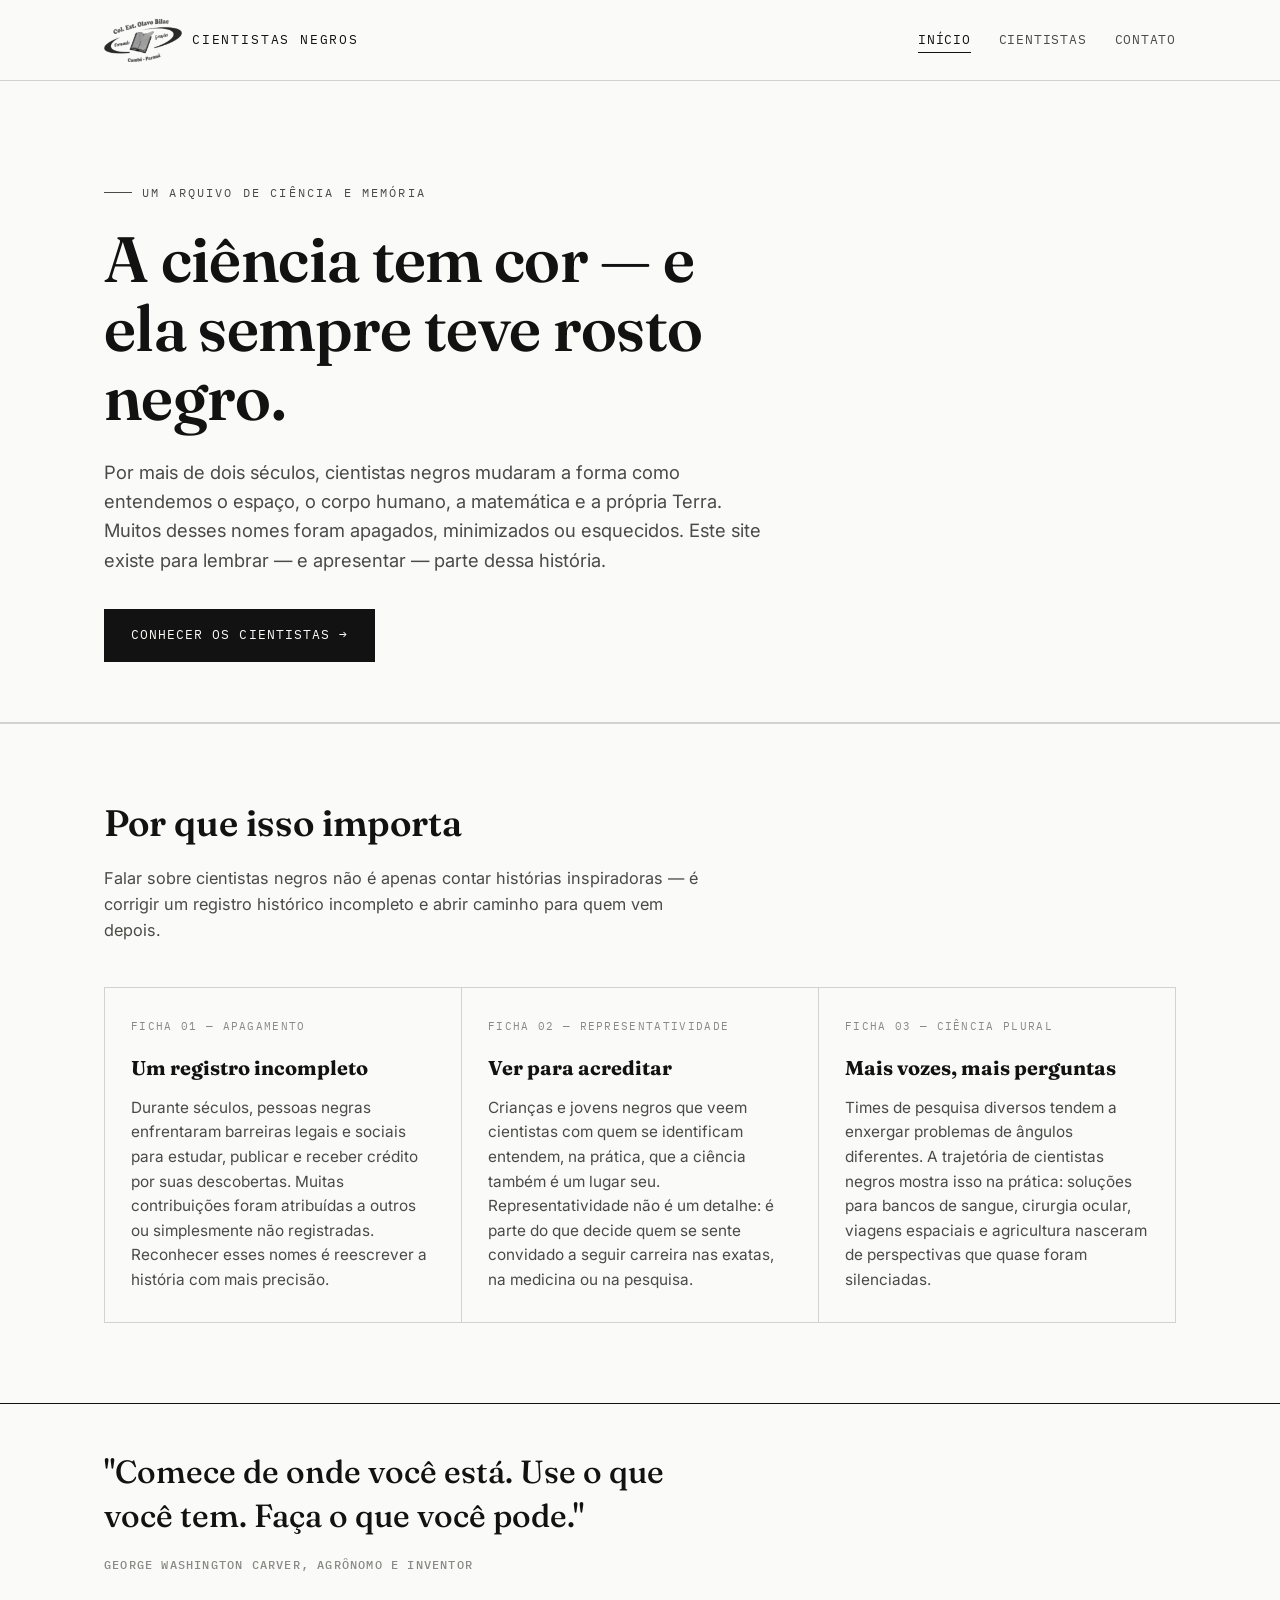
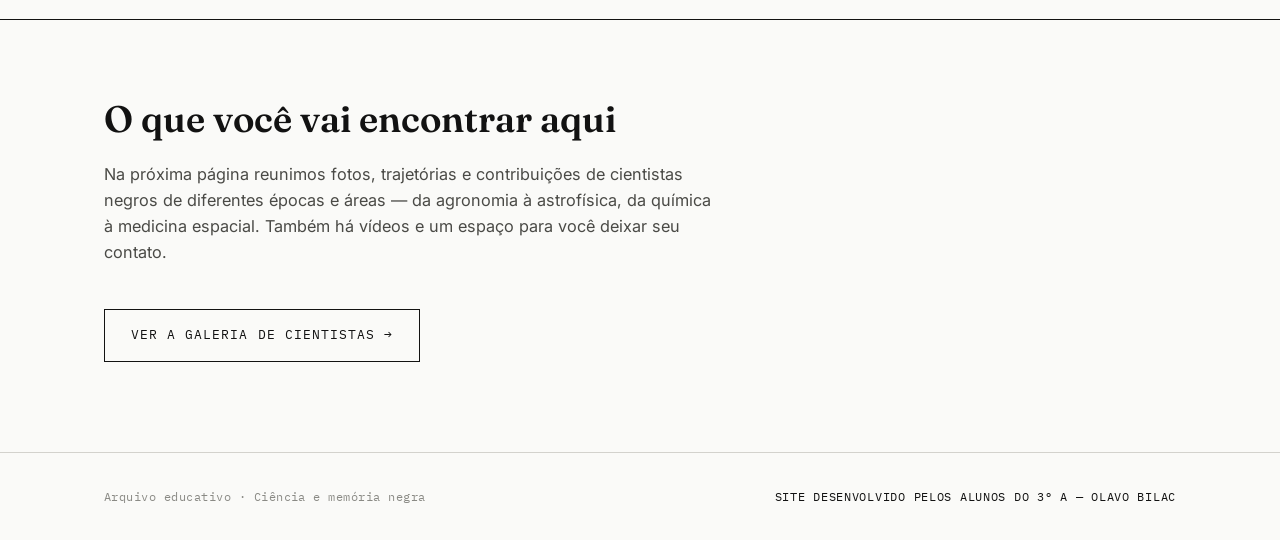
==== index.html @ 82a303b5 "Add files via upload" ====
<!DOCTYPE html>
<html lang="pt-BR">
<head>
<meta charset="UTF-8">
<meta name="viewport" content="width=device-width, initial-scale=1.0">
<title>Cientistas Negros — Ciência, Memória e Futuro</title>
<meta name="description" content="Um arquivo dedicado a cientistas negros que mudaram a história da ciência.">
<link rel="preconnect" href="https://fonts.googleapis.com">
<link href="https://fonts.googleapis.com/css2?family=Fraunces:opsz,wght@9..144,500;9..144,600;9..144,700&family=Inter:wght@400;500&family=IBM+Plex+Mono:wght@400;500&display=swap" rel="stylesheet">
<link rel="stylesheet" href="styles.css">
</head>
<body>

<header class="topbar">
  <div class="topbar-inner">
    <a class="brand" href="index.html">
      <img class="brand-logo" src="logo-olavo-bilac.png" alt="Logomarca do Colégio Estadual Olavo Bilac">
      Cientistas Negros
    </a>
    <ul class="nav-links">
      <li><a class="ativo" href="index.html">Início</a></li>
      <li><a href="cientistas.html">Cientistas</a></li>
      <li><a href="cientistas.html#contato">Contato</a></li>
    </ul>
  </div>
</header>

<main>
  <section class="hero">
    <div class="container">
      <p class="eyebrow">Um arquivo de ciência e memória</p>
      <h1>A ciência tem cor — e ela sempre teve rosto negro.</h1>
      <p class="lead">Por mais de dois séculos, cientistas negros mudaram a forma como entendemos o espaço, o corpo humano, a matemática e a própria Terra. Muitos desses nomes foram apagados, minimizados ou esquecidos. Este site existe para lembrar — e apresentar — parte dessa história.</p>
      <a class="btn" href="cientistas.html">Conhecer os cientistas →</a>
    </div>
  </section>

  <section class="linha-topo">
    <div class="container">
      <h2 class="titulo-secao reveal">Por que isso importa</h2>
      <p class="subtitulo-secao reveal">Falar sobre cientistas negros não é apenas contar histórias inspiradoras — é corrigir um registro histórico incompleto e abrir caminho para quem vem depois.</p>

      <div class="fichas">
        <div class="ficha reveal">
          <span class="tag">Ficha 01 — Apagamento</span>
          <h3>Um registro incompleto</h3>
          <p>Durante séculos, pessoas negras enfrentaram barreiras legais e sociais para estudar, publicar e receber crédito por suas descobertas. Muitas contribuições foram atribuídas a outros ou simplesmente não registradas. Reconhecer esses nomes é reescrever a história com mais precisão.</p>
        </div>
        <div class="ficha reveal">
          <span class="tag">Ficha 02 — Representatividade</span>
          <h3>Ver para acreditar</h3>
          <p>Crianças e jovens negros que veem cientistas com quem se identificam entendem, na prática, que a ciência também é um lugar seu. Representatividade não é um detalhe: é parte do que decide quem se sente convidado a seguir carreira nas exatas, na medicina ou na pesquisa.</p>
        </div>
        <div class="ficha reveal">
          <span class="tag">Ficha 03 — Ciência plural</span>
          <h3>Mais vozes, mais perguntas</h3>
          <p>Times de pesquisa diversos tendem a enxergar problemas de ângulos diferentes. A trajetória de cientistas negros mostra isso na prática: soluções para bancos de sangue, cirurgia ocular, viagens espaciais e agricultura nasceram de perspectivas que quase foram silenciadas.</p>
        </div>
      </div>
    </div>
  </section>

  <section class="bloco-destaque reveal">
    <div class="container">
      <blockquote>
        "Comece de onde você está. Use o que você tem. Faça o que você pode."
        <cite>George Washington Carver, agrônomo e inventor</cite>
      </blockquote>
    </div>
  </section>

  <section>
    <div class="container">
      <h2 class="titulo-secao reveal">O que você vai encontrar aqui</h2>
      <p class="subtitulo-secao reveal">Na próxima página reunimos fotos, trajetórias e contribuições de cientistas negros de diferentes épocas e áreas — da agronomia à astrofísica, da química à medicina espacial. Também há vídeos e um espaço para você deixar seu contato.</p>
      <a class="btn secundario reveal" href="cientistas.html">Ver a galeria de cientistas →</a>
    </div>
  </section>
</main>

<footer>
  <div class="container">
    <p>Arquivo educativo · Ciência e memória negra</p>
    <p class="creditos">Site desenvolvido pelos alunos do 3° A — Olavo Bilac</p>
  </div>
</footer>

<script src="script.js"></script>
</body>
</html>
---- styles.css ----
/* ===========================================================
   Cientistas Negros — folha de estilos
   Paleta: preto, branco, cinza. Tipografia: Fraunces + Inter + IBM Plex Mono
=========================================================== */

:root{
  --preto: #121212;
  --preto-suave: #232323;
  --branco: #FAFAF8;
  --cinza-claro: #E6E5E1;
  --cinza-linha: #D3D2CD;
  --cinza-medio: #8A8A85;
  --cinza-escuro: #4A4A46;
  --serif: "Fraunces", Georgia, serif;
  --sans: "Inter", -apple-system, BlinkMacSystemFont, "Segoe UI", sans-serif;
  --mono: "IBM Plex Mono", "Courier New", monospace;
}

*{ box-sizing: border-box; }
html{ scroll-behavior: smooth; }

body{
  margin:0;
  background: var(--branco);
  color: var(--preto);
  font-family: var(--sans);
  line-height: 1.6;
  -webkit-font-smoothing: antialiased;
}

a{ color: inherit; }

img{ max-width:100%; display:block; }

.container{
  max-width: 1120px;
  margin: 0 auto;
  padding: 0 24px;
}

/* ---------- Topo / navegação ---------- */
.topbar{
  position: sticky;
  top: 0;
  z-index: 50;
  background: rgba(250,250,248,0.92);
  backdrop-filter: blur(6px);
  border-bottom: 1px solid var(--cinza-linha);
}
.topbar-inner{
  display:flex;
  align-items:center;
  justify-content: space-between;
  padding: 18px 24px;
  max-width: 1120px;
  margin: 0 auto;
}
.brand{
  font-family: var(--mono);
  font-size: 13px;
  letter-spacing: 0.14em;
  text-transform: uppercase;
  text-decoration:none;
  color: var(--preto);
  display:flex;
  align-items:center;
  gap:10px;
}
.brand-mark{
  width: 10px; height: 10px;
  background: var(--preto);
  display:inline-block;
}
.brand-logo{
  height: 44px;
  width: auto;
  filter: grayscale(100%) contrast(1.1);
  transition: filter .3s ease, transform .3s ease;
}
.brand:hover .brand-logo{
  filter: grayscale(0%) contrast(1.1);
  transform: scale(1.04);
}
.nav-links{
  display:flex;
  gap: 28px;
  list-style:none;
  margin:0; padding:0;
  font-family: var(--mono);
  font-size: 13px;
  letter-spacing: 0.06em;
  text-transform: uppercase;
}
.nav-links a{
  text-decoration:none;
  color: var(--cinza-escuro);
  padding-bottom: 4px;
  border-bottom: 1px solid transparent;
  transition: border-color .2s ease, color .2s ease;
}
.nav-links a:hover, .nav-links a.ativo{
  color: var(--preto);
  border-color: var(--preto);
}

/* ---------- Hero ---------- */
.hero{
  padding: 90px 0 60px;
  border-bottom: 1px solid var(--cinza-linha);
}
.eyebrow{
  font-family: var(--mono);
  font-size: 12px;
  letter-spacing: 0.18em;
  text-transform: uppercase;
  color: var(--cinza-escuro);
  display:flex;
  align-items:center;
  gap: 10px;
  margin-bottom: 22px;
}
.eyebrow::before{
  content:"";
  width: 28px; height:1px;
  background: var(--cinza-escuro);
  display:inline-block;
}
.hero h1{
  font-family: var(--serif);
  font-weight: 600;
  font-size: clamp(2.2rem, 5.4vw, 4rem);
  line-height: 1.08;
  letter-spacing: -0.01em;
  margin: 0 0 26px;
  max-width: 16ch;
}
.hero p.lead{
  font-size: 1.15rem;
  color: var(--cinza-escuro);
  max-width: 56ch;
  margin: 0 0 34px;
}
.btn{
  display:inline-flex;
  align-items:center;
  gap: 10px;
  font-family: var(--mono);
  font-size: 13px;
  letter-spacing: 0.08em;
  text-transform: uppercase;
  text-decoration:none;
  background: var(--preto);
  color: var(--branco);
  padding: 15px 26px;
  border: 1px solid var(--preto);
  transition: background .2s ease, color .2s ease;
  cursor:pointer;
}
.btn:hover{ background: var(--branco); color: var(--preto); }
.btn.secundario{
  background: transparent;
  color: var(--preto);
}
.btn.secundario:hover{ background: var(--preto); color: var(--branco); }

/* ---------- Seção genérica ---------- */
section{ padding: 70px 0; }
section.linha-topo{ border-top: 1px solid var(--cinza-linha); }
.titulo-secao{
  font-family: var(--serif);
  font-weight: 600;
  font-size: clamp(1.6rem, 3vw, 2.3rem);
  margin: 0 0 12px;
  max-width: 22ch;
}
.subtitulo-secao{
  color: var(--cinza-escuro);
  max-width: 62ch;
  margin: 0 0 44px;
  font-size: 1.02rem;
}

/* ---------- Fichas / Índice de razões (home) ---------- */
.fichas{
  display:grid;
  grid-template-columns: repeat(3, 1fr);
  gap: 1px;
  background: var(--cinza-linha);
  border: 1px solid var(--cinza-linha);
}
.ficha{
  background: var(--branco);
  padding: 30px 26px;
}
.ficha .tag{
  font-family: var(--mono);
  font-size: 11px;
  letter-spacing: 0.12em;
  text-transform: uppercase;
  color: var(--cinza-medio);
  display:block;
  margin-bottom: 16px;
}
.ficha h3{
  font-family: var(--serif);
  font-size: 1.25rem;
  margin: 0 0 12px;
}
.ficha p{
  color: var(--cinza-escuro);
  font-size: 0.96rem;
  margin:0;
}

/* ---------- Bloco de destaque / citação ---------- */
.bloco-destaque{
  border-top: 1px solid var(--preto);
  border-bottom: 1px solid var(--preto);
  padding: 46px 0;
  margin: 10px 0 0;
}
.bloco-destaque blockquote{
  font-family: var(--serif);
  font-size: clamp(1.3rem, 3vw, 2rem);
  font-weight: 500;
  line-height: 1.35;
  margin: 0;
  max-width: 30ch;
}
.bloco-destaque cite{
  display:block;
  font-style: normal;
  font-family: var(--mono);
  font-size: 12px;
  letter-spacing: 0.1em;
  text-transform: uppercase;
  color: var(--cinza-medio);
  margin-top: 20px;
}

/* ---------- Galeria de cientistas ---------- */
.galeria{
  display:grid;
  grid-template-columns: repeat(auto-fit, minmax(260px, 1fr));
  gap: 40px 32px;
}
.cartao{
  border: 1px solid var(--cinza-linha);
  background: var(--branco);
  display:flex;
  flex-direction: column;
  position: relative;
}
.cartao .foto-wrap{
  position: relative;
  aspect-ratio: 4 / 5;
  overflow:hidden;
  background: var(--cinza-claro);
  border-bottom: 1px solid var(--preto);
}
.cartao .foto-wrap img{
  width:100%; height:100%;
  object-fit: cover;
  object-position: top center;
  filter: grayscale(100%) contrast(1.05);
  transition: transform .5s ease, filter .4s ease;
}
.cartao:hover .foto-wrap img{
  transform: scale(1.04);
  filter: grayscale(0%) contrast(1.05);
}
.cartao .aba{
  position:absolute;
  top:0; right:0;
  background: var(--preto);
  color: var(--branco);
  font-family: var(--mono);
  font-size: 10.5px;
  letter-spacing: 0.1em;
  text-transform: uppercase;
  padding: 7px 12px;
}
.cartao .corpo{
  padding: 22px 22px 26px;
  flex: 1;
  display:flex;
  flex-direction: column;
}
.cartao .campo{
  font-family: var(--mono);
  font-size: 11px;
  letter-spacing: 0.1em;
  text-transform: uppercase;
  color: var(--cinza-medio);
  margin: 0 0 8px;
}
.cartao h3{
  font-family: var(--serif);
  font-size: 1.35rem;
  margin: 0 0 4px;
  line-height: 1.2;
}
.cartao .anos{
  font-family: var(--mono);
  font-size: 12px;
  color: var(--cinza-medio);
  margin: 0 0 14px;
}
.cartao p.desc{
  font-size: 0.94rem;
  color: var(--cinza-escuro);
  margin: 0;
  flex: 1;
}

/* ---------- Vídeos ---------- */
.videos{
  display:grid;
  grid-template-columns: repeat(auto-fit, minmax(300px, 1fr));
  gap: 32px;
}
.video-card iframe{
  width:100%;
  aspect-ratio: 16/9;
  border: 1px solid var(--cinza-linha);
  filter: grayscale(35%);
}
.video-card h4{
  font-family: var(--serif);
  font-size: 1.05rem;
  margin: 14px 0 4px;
}
.video-card p{
  font-family: var(--mono);
  font-size: 11.5px;
  letter-spacing: 0.06em;
  text-transform: uppercase;
  color: var(--cinza-medio);
  margin:0;
}

/* ---------- Formulário de contato ---------- */
.contato-wrap{
  display:grid;
  grid-template-columns: 1fr 1.1fr;
  gap: 56px;
  align-items:start;
}
@media (max-width: 760px){
  .contato-wrap{ grid-template-columns: 1fr; }
}
.form-grid{
  display:grid;
  gap: 20px;
}
label{
  display:block;
  font-family: var(--mono);
  font-size: 11px;
  letter-spacing: 0.1em;
  text-transform: uppercase;
  color: var(--cinza-escuro);
  margin-bottom: 8px;
}
input, textarea{
  width:100%;
  background: transparent;
  border: none;
  border-bottom: 1px solid var(--cinza-linha);
  padding: 10px 2px;
  font-family: var(--sans);
  font-size: 1rem;
  color: var(--preto);
  outline: none;
}
input:focus, textarea:focus{
  border-bottom-color: var(--preto);
}
textarea{ resize: vertical; min-height: 90px; }
.form-msg{
  font-family: var(--mono);
  font-size: 12px;
  color: var(--cinza-escuro);
  margin-top: 16px;
  display:none;
}
.form-msg.mostrar{ display:block; }

/* ---------- Rodapé ---------- */
footer{
  border-top: 1px solid var(--cinza-linha);
  padding: 34px 0;
  margin-top: 20px;
}
footer .container{
  display:flex;
  flex-wrap: wrap;
  gap: 12px;
  justify-content: space-between;
  align-items:center;
}
footer p{
  margin:0;
  font-family: var(--mono);
  font-size: 12px;
  letter-spacing: 0.04em;
  color: var(--cinza-medio);
}
footer .creditos{
  font-family: var(--mono);
  font-size: 12px;
  letter-spacing: 0.06em;
  color: var(--preto);
  text-transform: uppercase;
}

/* ---------- Responsivo ---------- */
@media (max-width: 760px){
  .fichas{ grid-template-columns: 1fr; }
  .nav-links{ gap: 16px; font-size: 11.5px; }
  .hero{ padding: 60px 0 40px; }
}

/* ---------- Animações ---------- */
.reveal{
  opacity: 0;
  transform: translateY(22px);
  transition: opacity .7s ease, transform .7s ease;
}
.reveal.visivel{
  opacity: 1;
  transform: none;
}

/* entrada automática do herói ao carregar a página */
.hero .eyebrow, .hero h1, .hero p.lead, .hero .btn{
  opacity: 0;
  transform: translateY(16px);
  animation: entrada .7s ease forwards;
}
.hero .eyebrow{ animation-delay: .05s; }
.hero h1{ animation-delay: .16s; }
.hero p.lead{ animation-delay: .28s; }
.hero .btn{ animation-delay: .4s; }

@keyframes entrada{
  to{ opacity: 1; transform: none; }
}

/* traço do eyebrow "desenhando" da esquerda para a direita */
.eyebrow::before{
  width: 0;
  animation: tracar .5s ease forwards;
  animation-delay: .5s;
}
@keyframes tracar{
  to{ width: 28px; }
}

/* aba dos cartões da galeria "escorregando" para dentro */
.cartao .aba{
  transform: translateX(6px);
  opacity: 0;
  animation: aba-entra .5s ease forwards;
  animation-delay: .15s;
}
@keyframes aba-entra{
  to{ transform: translateX(0); opacity: 1; }
}

/* logo com leve entrada girando/aparecendo */
.brand-logo{
  animation: logo-entra .6s ease;
}
@keyframes logo-entra{
  from{ opacity: 0; transform: scale(.85) rotate(-4deg); }
  to{ opacity: 1; transform: scale(1) rotate(0); }
}

/* ---------- Acessibilidade / foco ---------- */
a:focus-visible, button:focus-visible, input:focus-visible, textarea:focus-visible{
  outline: 2px solid var(--preto);
  outline-offset: 3px;
}

@media (prefers-reduced-motion: reduce){
  *{ transition: none !important; animation: none !important; scroll-behavior: auto !important; }
  .reveal, .hero .eyebrow, .hero h1, .hero p.lead, .hero .btn, .cartao .aba, .brand-logo{
    opacity: 1 !important; transform: none !important;
  }
  .eyebrow::before{ width: 28px !important; }
}
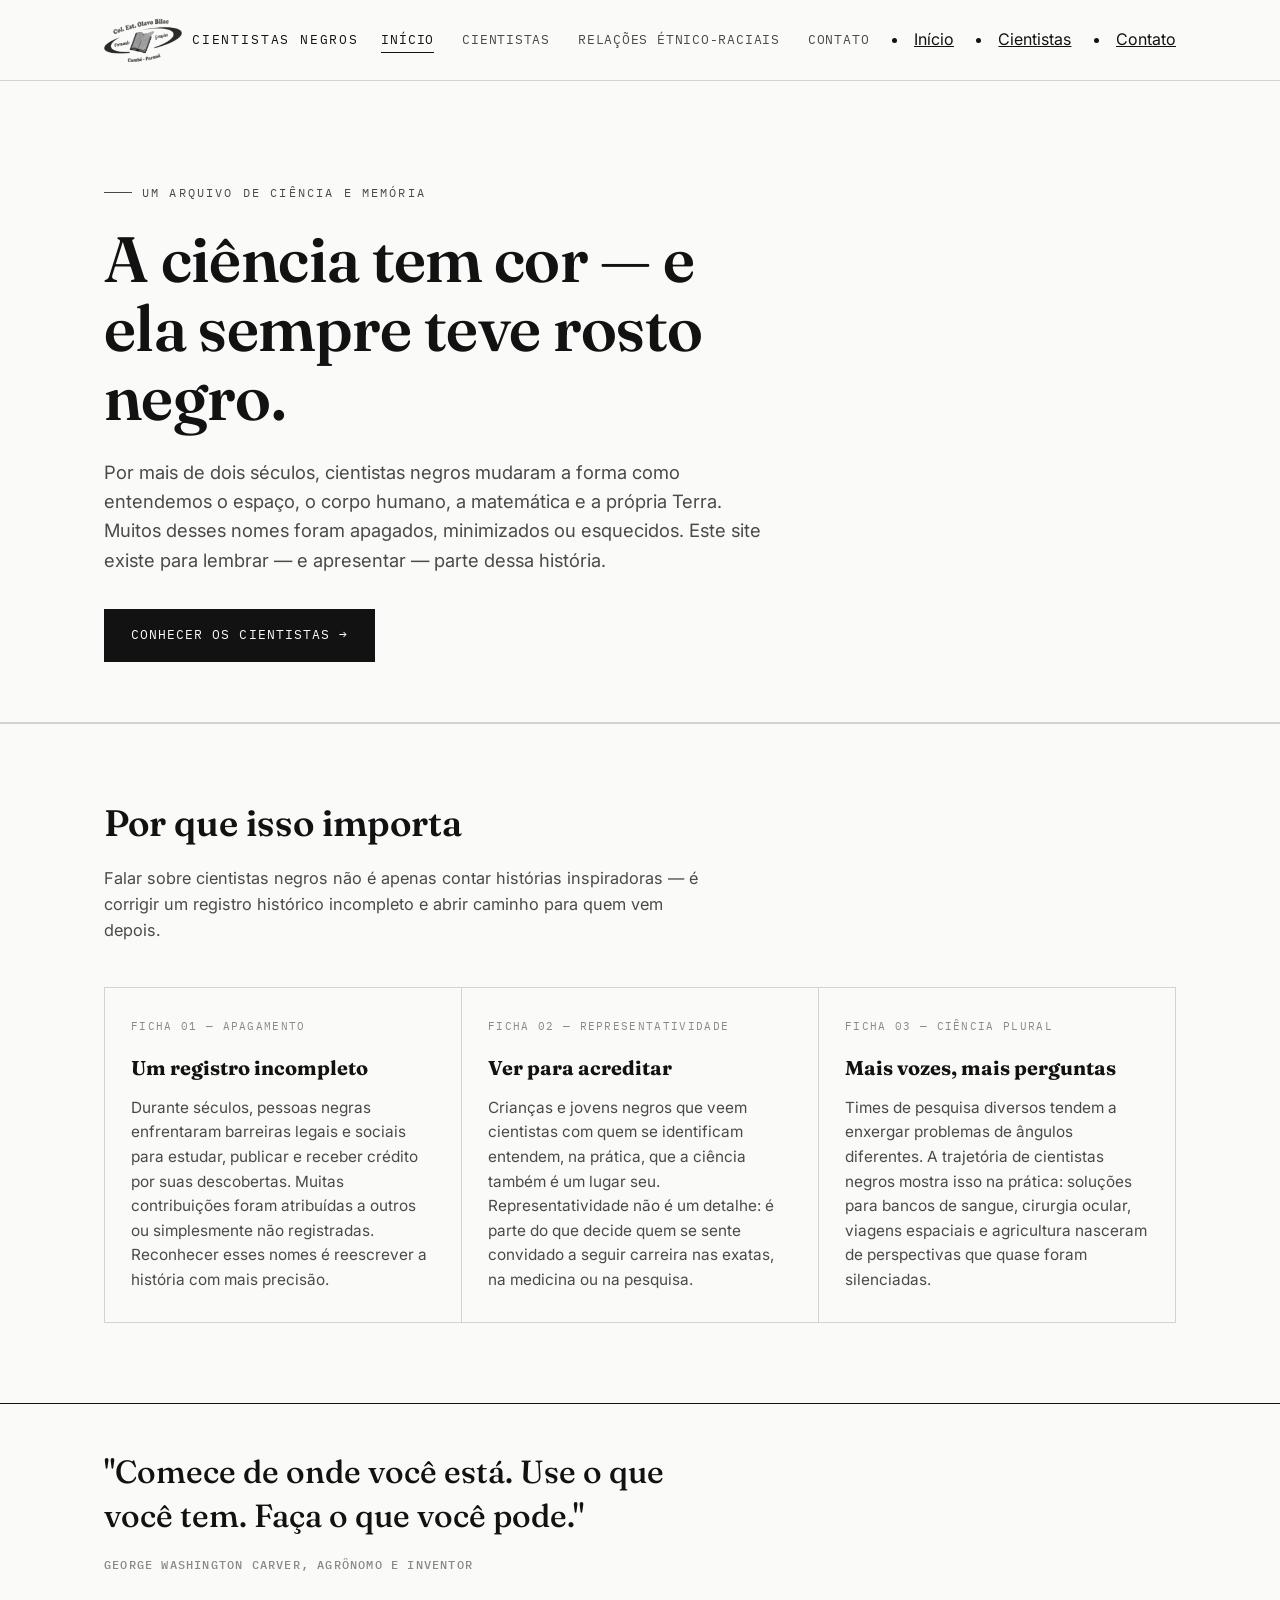
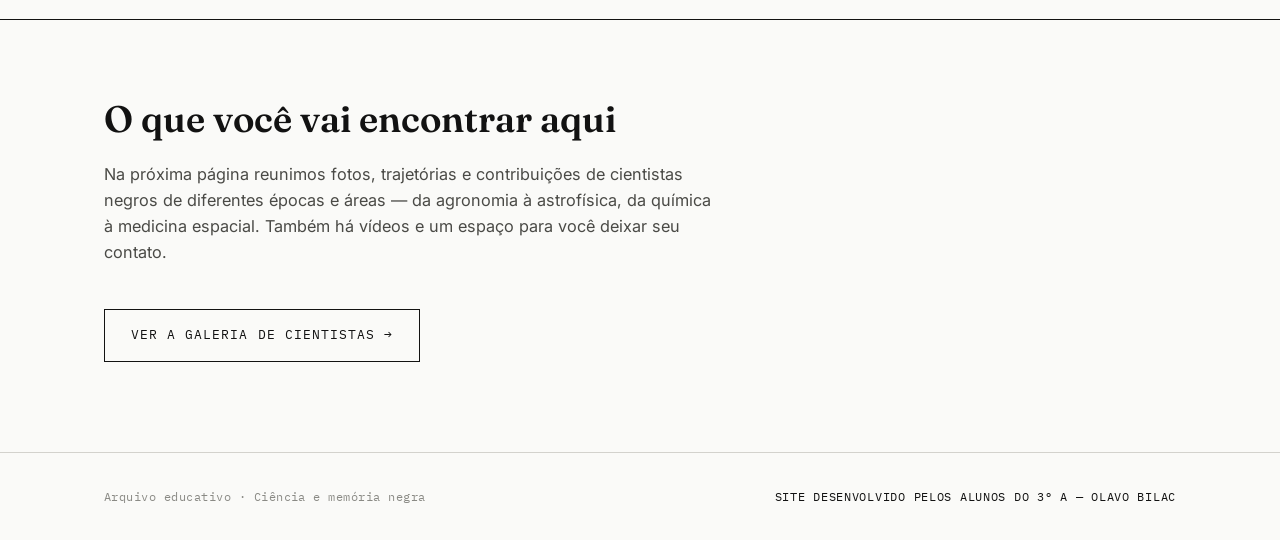
==== commit 1c995a60: "Add link for Ethnic-Racial Relations page" ====
--- a/index.html
+++ b/index.html
@@ -18,6 +18,12 @@
       Cientistas Negros
     </a>
     <ul class="nav-links">
+      <li><a class="ativo" href="index.html">Início</a></li>
+      <li><a href="cientistas.html">Cientistas</a></li>
+      <li><a href="relacoes.html">Relações Étnico-Raciais</a></li>
+      <li><a href="cientistas.html#contato">Contato</a></li>
+    </ul>
+
       <li><a class="ativo" href="index.html">Início</a></li>
       <li><a href="cientistas.html">Cientistas</a></li>
       <li><a href="cientistas.html#contato">Contato</a></li>
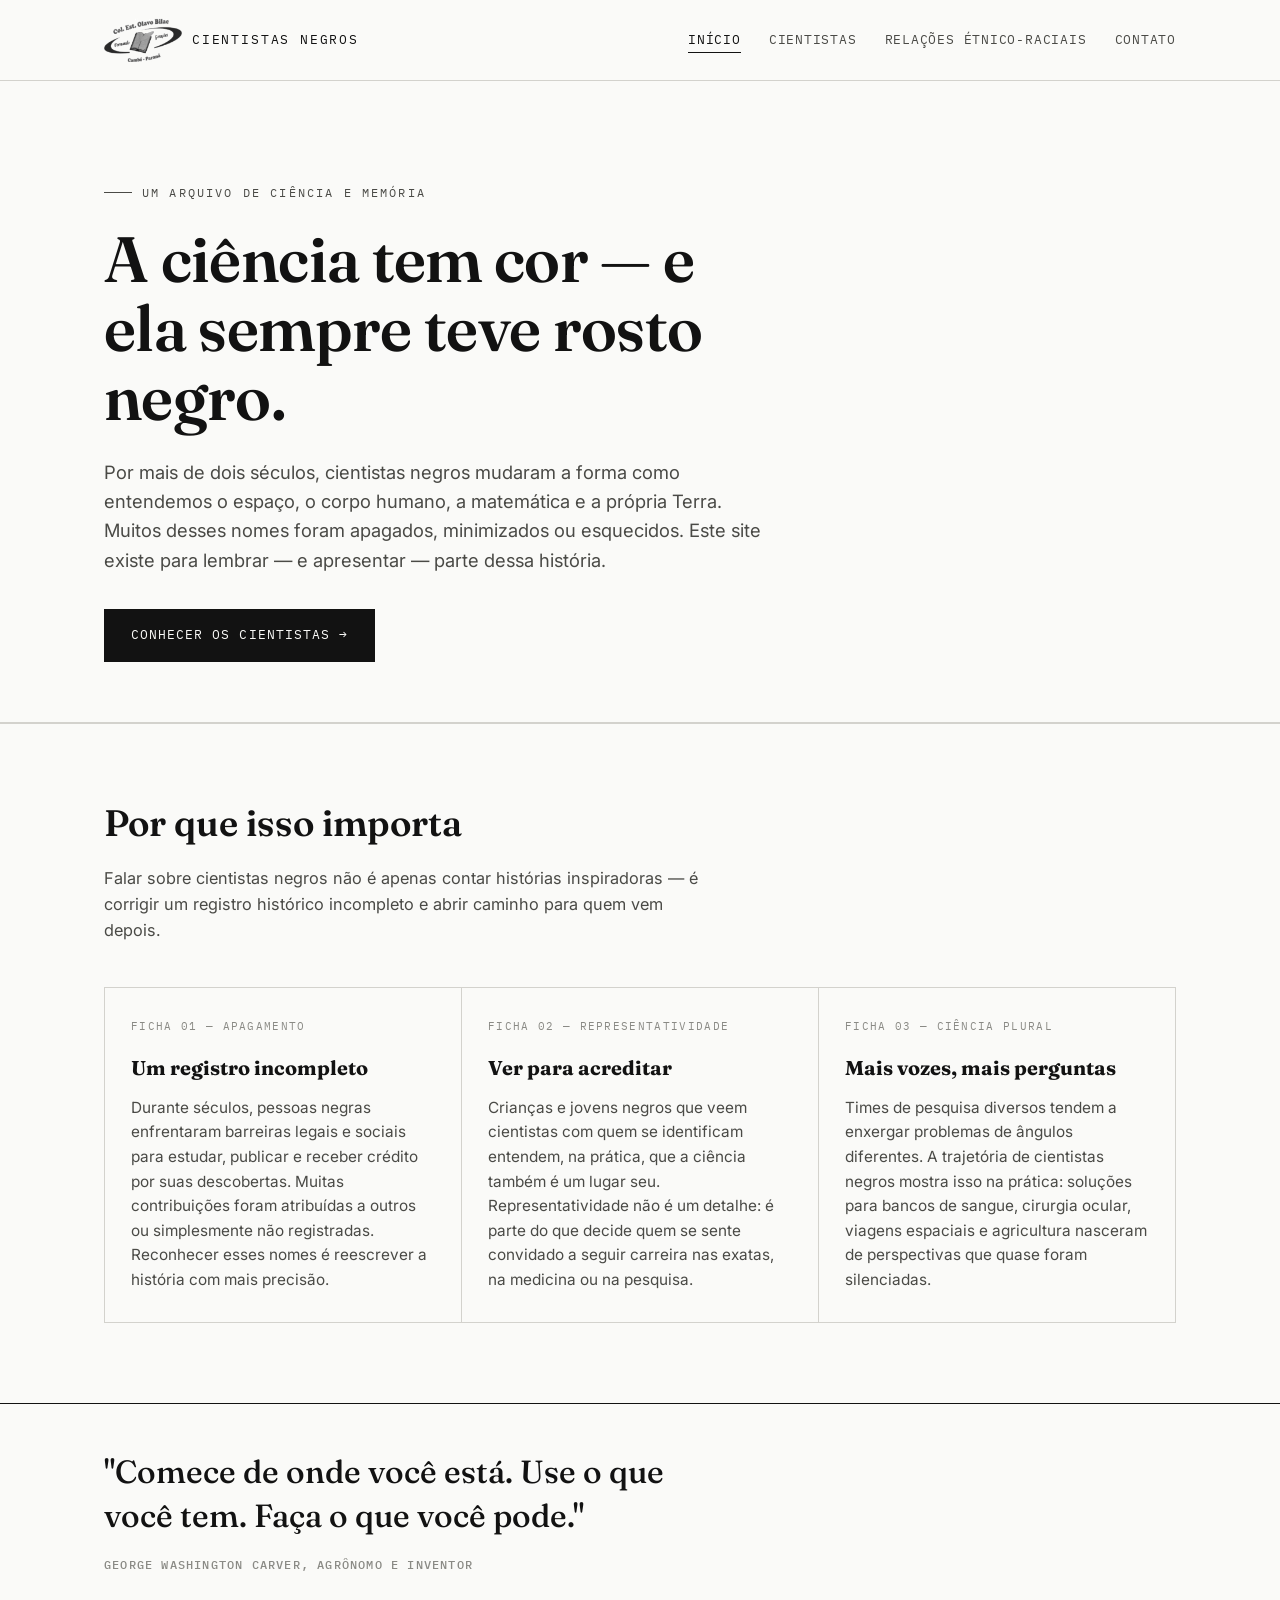
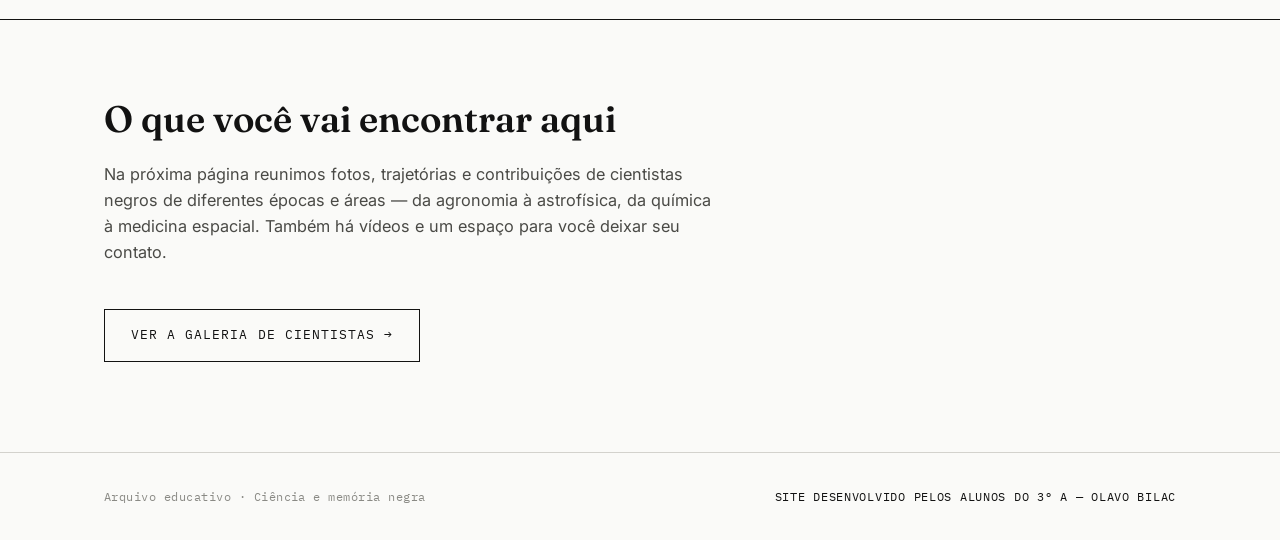
==== commit eb248507: "r" ====
--- a/index.html
+++ b/index.html
@@ -21,11 +21,6 @@
       <li><a class="ativo" href="index.html">Início</a></li>
       <li><a href="cientistas.html">Cientistas</a></li>
       <li><a href="relacoes.html">Relações Étnico-Raciais</a></li>
-      <li><a href="cientistas.html#contato">Contato</a></li>
-    </ul>
-
-      <li><a class="ativo" href="index.html">Início</a></li>
-      <li><a href="cientistas.html">Cientistas</a></li>
       <li><a href="cientistas.html#contato">Contato</a></li>
     </ul>
   </div>
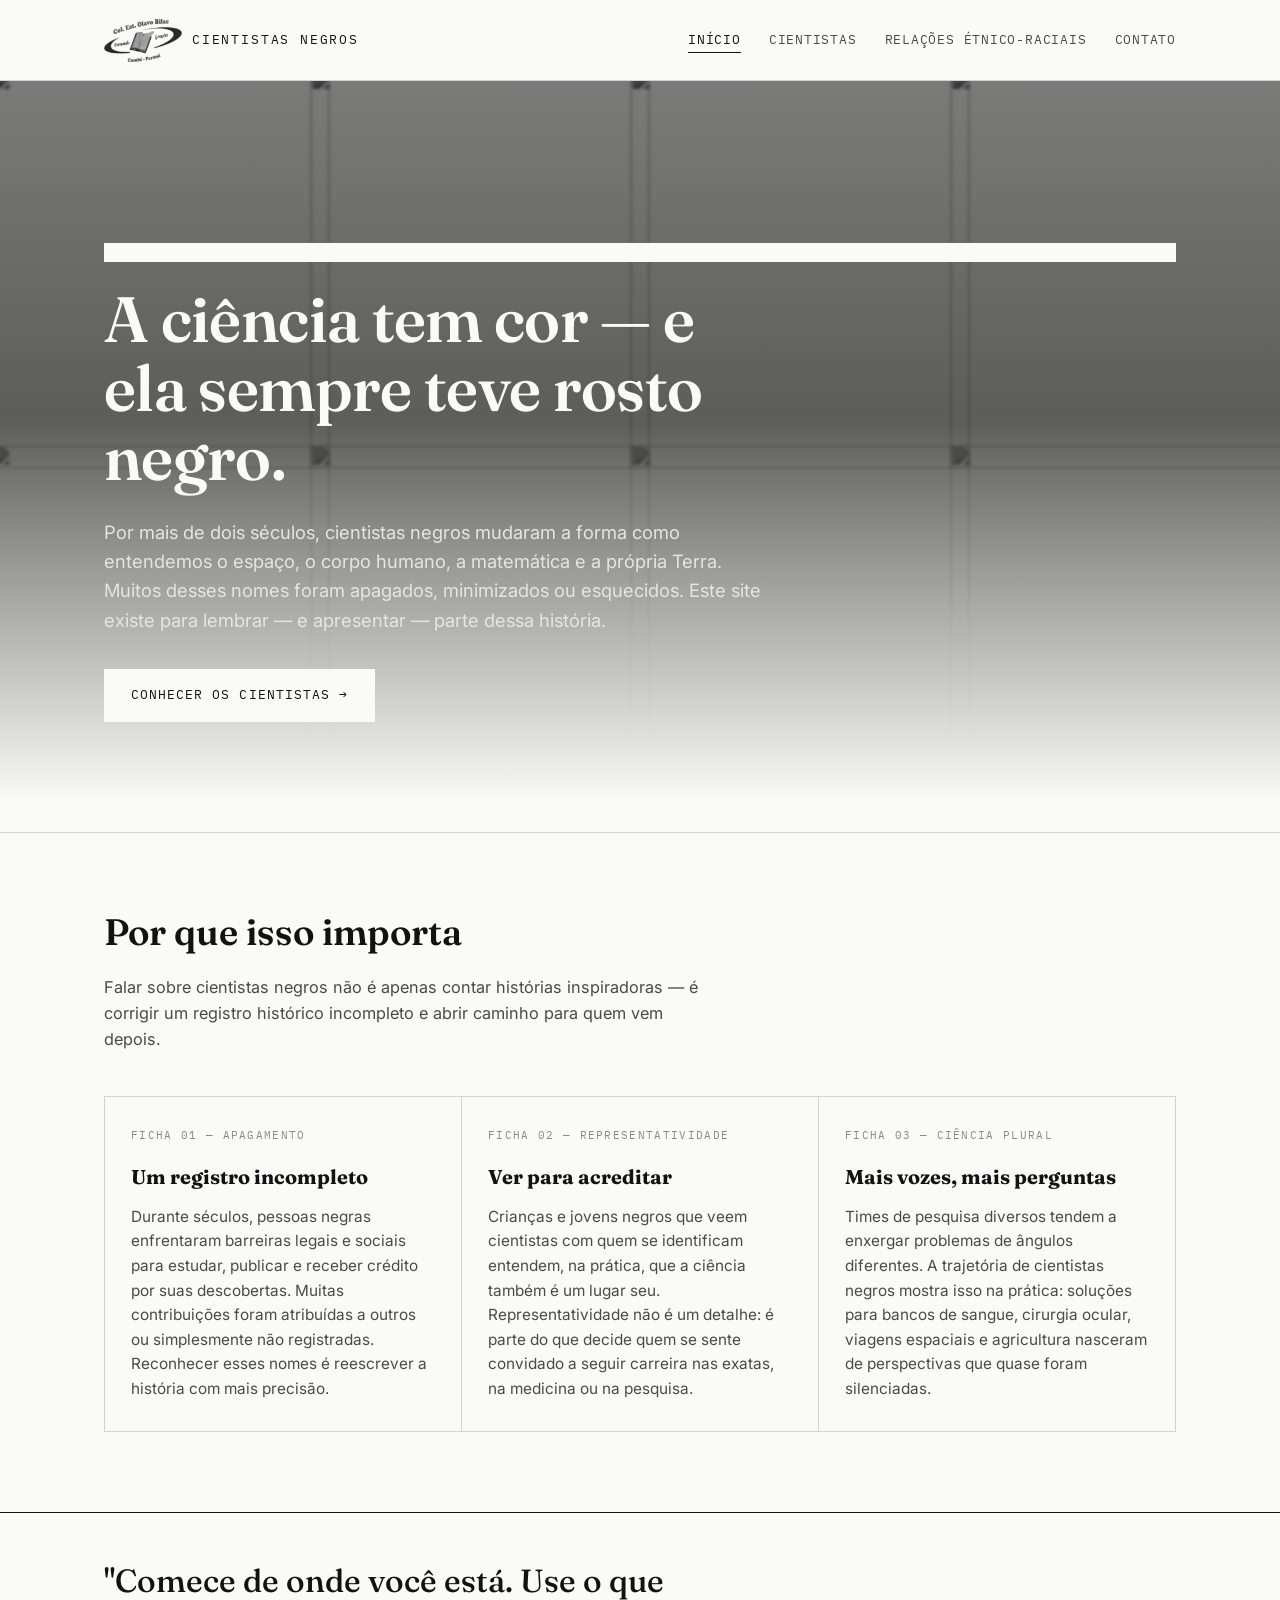
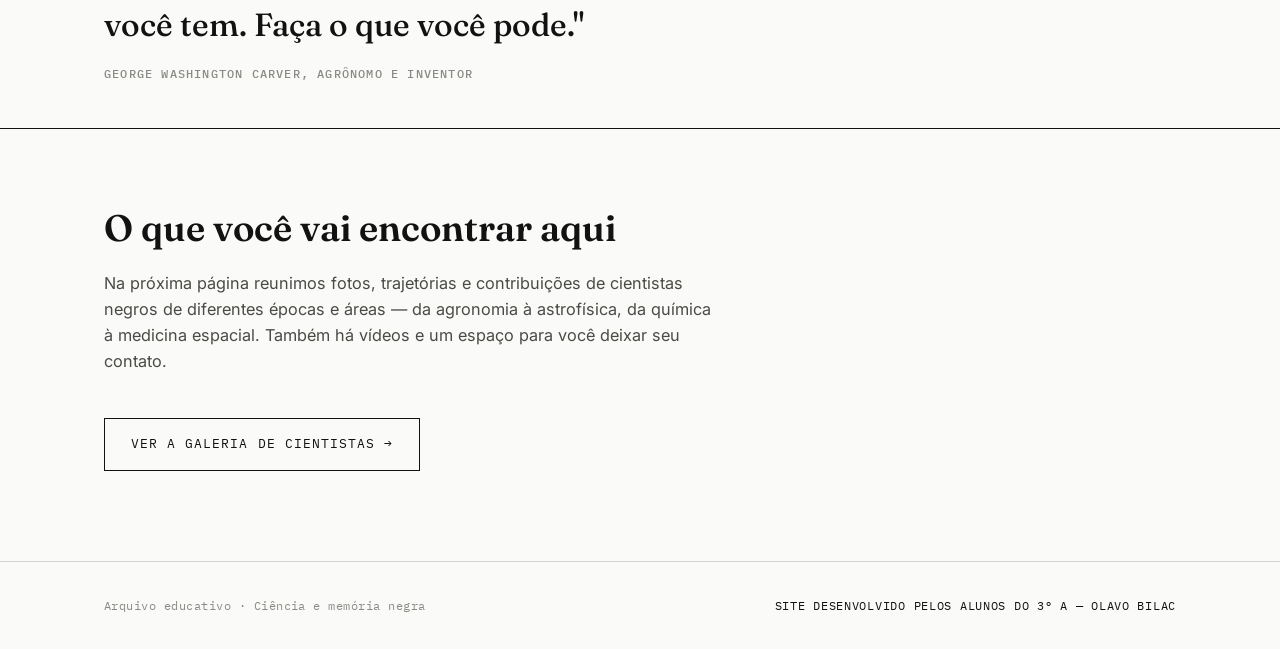
==== commit 56942bac: "Add files via upload" ====
--- a/index.html
+++ b/index.html
@@ -17,17 +17,30 @@
       <img class="brand-logo" src="logo-olavo-bilac.png" alt="Logomarca do Colégio Estadual Olavo Bilac">
       Cientistas Negros
     </a>
-    <ul class="nav-links">
+    <button class="menu-toggle" id="menu-toggle" aria-label="Abrir menu" aria-expanded="false" aria-controls="nav-links">
+      <span></span><span></span><span></span>
+    </button>
+    <ul class="nav-links" id="nav-links">
       <li><a class="ativo" href="index.html">Início</a></li>
       <li><a href="cientistas.html">Cientistas</a></li>
       <li><a href="relacoes.html">Relações Étnico-Raciais</a></li>
-      <li><a href="cientistas.html#contato">Contato</a></li>
+      <li><a href="#contato">Contato</a></li>
     </ul>
   </div>
 </header>
 
 <main>
-  <section class="hero">
+  <section class="hero hero--fundo">
+    <div class="hero-mosaico" aria-hidden="true">
+      <img src="https://commons.wikimedia.org/wiki/Special:FilePath/George_Washington_Carver_c1910.jpg" alt="" loading="eager">
+      <img src="https://commons.wikimedia.org/wiki/Special:FilePath/Katherine_Johnson_at_NASA,_in_1966.jpg" alt="" loading="eager">
+      <img src="https://commons.wikimedia.org/wiki/Special:FilePath/Mae_Carol_Jemison.jpg" alt="" loading="eager">
+      <img src="https://en.wikipedia.org/wiki/Special:FilePath/Portrait_of_Charles_Drew.jpg" alt="" loading="eager">
+      <img src="https://commons.wikimedia.org/wiki/Special:FilePath/Percy_Lavon_Julian_(1899-1975)_portrait.jpg" alt="" loading="eager">
+      <img src="https://commons.wikimedia.org/wiki/Special:FilePath/Marie_Maynard_Daly.jpg" alt="" loading="eager">
+      <img src="https://commons.wikimedia.org/wiki/Special:FilePath/Patriciabath.jpg" alt="" loading="eager">
+      <img src="https://commons.wikimedia.org/wiki/Special:FilePath/Neil_deGrasse_Tyson.jpg" alt="" loading="eager">
+    </div>
     <div class="container">
       <p class="eyebrow">Um arquivo de ciência e memória</p>
       <h1>A ciência tem cor — e ela sempre teve rosto negro.</h1>
--- a/styles.css
+++ b/styles.css
@@ -103,6 +103,38 @@
   border-color: var(--preto);
 }
 
+/* ---------- Botão hambúrguer (mobile) ---------- */
+.menu-toggle{
+  display:none;
+  flex-direction: column;
+  justify-content: center;
+  align-items: center;
+  gap: 5px;
+  width: 34px;
+  height: 34px;
+  padding: 0;
+  background: none;
+  border: none;
+  cursor: pointer;
+  flex-shrink: 0;
+}
+.menu-toggle span{
+  display:block;
+  width: 22px;
+  height: 2px;
+  background: var(--preto);
+  transition: transform .25s ease, opacity .25s ease;
+}
+.menu-toggle[aria-expanded="true"] span:nth-child(1){
+  transform: translateY(7px) rotate(45deg);
+}
+.menu-toggle[aria-expanded="true"] span:nth-child(2){
+  opacity: 0;
+}
+.menu-toggle[aria-expanded="true"] span:nth-child(3){
+  transform: translateY(-7px) rotate(-45deg);
+}
+
 /* ---------- Hero ---------- */
 .hero{
   padding: 90px 0 60px;
@@ -162,6 +194,58 @@
   color: var(--preto);
 }
 .btn.secundario:hover{ background: var(--preto); color: var(--branco); }
+
+/* ---------- Hero com imagem de fundo (página inicial) ---------- */
+.hero.hero--fundo{
+  position: relative;
+  overflow: hidden;
+  border-bottom: none;
+  padding: 150px 0 110px;
+}
+.hero-mosaico{
+  position: absolute;
+  inset: 0;
+  z-index: 0;
+  display: grid;
+  grid-template-columns: repeat(4, 1fr);
+  grid-template-rows: repeat(2, 1fr);
+}
+.hero-mosaico img{
+  width: 100%;
+  height: 100%;
+  object-fit: cover;
+  object-position: top center;
+  filter: grayscale(100%) contrast(1.05) brightness(.6) blur(1.5px);
+  transform: scale(1.06); /* disfarça a borda do blur */
+}
+.hero.hero--fundo::after{
+  content: "";
+  position: absolute;
+  inset: 0;
+  background: linear-gradient(180deg, rgba(18,18,18,.55) 0%, rgba(18,18,18,.68) 45%, var(--branco) 96%);
+  z-index: 1;
+}
+.hero.hero--fundo .container{
+  position: relative;
+  z-index: 2;
+}
+.hero.hero--fundo .eyebrow,
+.hero.hero--fundo .eyebrow::before{
+  color: var(--branco);
+  background: var(--branco);
+}
+.hero.hero--fundo h1{ color: var(--branco); }
+.hero.hero--fundo p.lead{ color: var(--cinza-claro); }
+.hero.hero--fundo .btn{
+  background: var(--branco);
+  color: var(--preto);
+  border-color: var(--branco);
+}
+.hero.hero--fundo .btn:hover{
+  background: transparent;
+  color: var(--branco);
+  border-color: var(--branco);
+}
 
 /* ---------- Seção genérica ---------- */
 section{ padding: 70px 0; }
@@ -415,10 +499,43 @@
 }
 
 /* ---------- Responsivo ---------- */
+html, body{ overflow-x: hidden; }
+
 @media (max-width: 760px){
   .fichas{ grid-template-columns: 1fr; }
-  .nav-links{ gap: 16px; font-size: 11.5px; }
   .hero{ padding: 60px 0 40px; }
+  .hero.hero--fundo{ padding: 100px 0 60px; }
+  .hero-mosaico{ grid-template-columns: repeat(2, 1fr); grid-template-rows: repeat(4, 1fr); }
+
+  .topbar-inner{ position: relative; }
+  .brand{ font-size: 12px; }
+  .brand-logo{ height: 36px; }
+
+  .menu-toggle{ display:flex; }
+
+  .nav-links{
+    display: none;
+    flex-direction: column;
+    gap: 0;
+    position: absolute;
+    top: 100%;
+    left: 0;
+    right: 0;
+    background: var(--branco);
+    border-top: 1px solid var(--cinza-linha);
+    border-bottom: 1px solid var(--cinza-linha);
+  }
+  .nav-links.aberto{ display:flex; }
+  .nav-links li{ width: 100%; }
+  .nav-links a{
+    display:block;
+    padding: 16px 24px;
+    border-bottom: 1px solid var(--cinza-linha);
+  }
+  .nav-links a.ativo, .nav-links a:hover{
+    border-color: var(--cinza-linha);
+    background: var(--cinza-claro);
+  }
 }
 
 /* ---------- Animações ---------- */
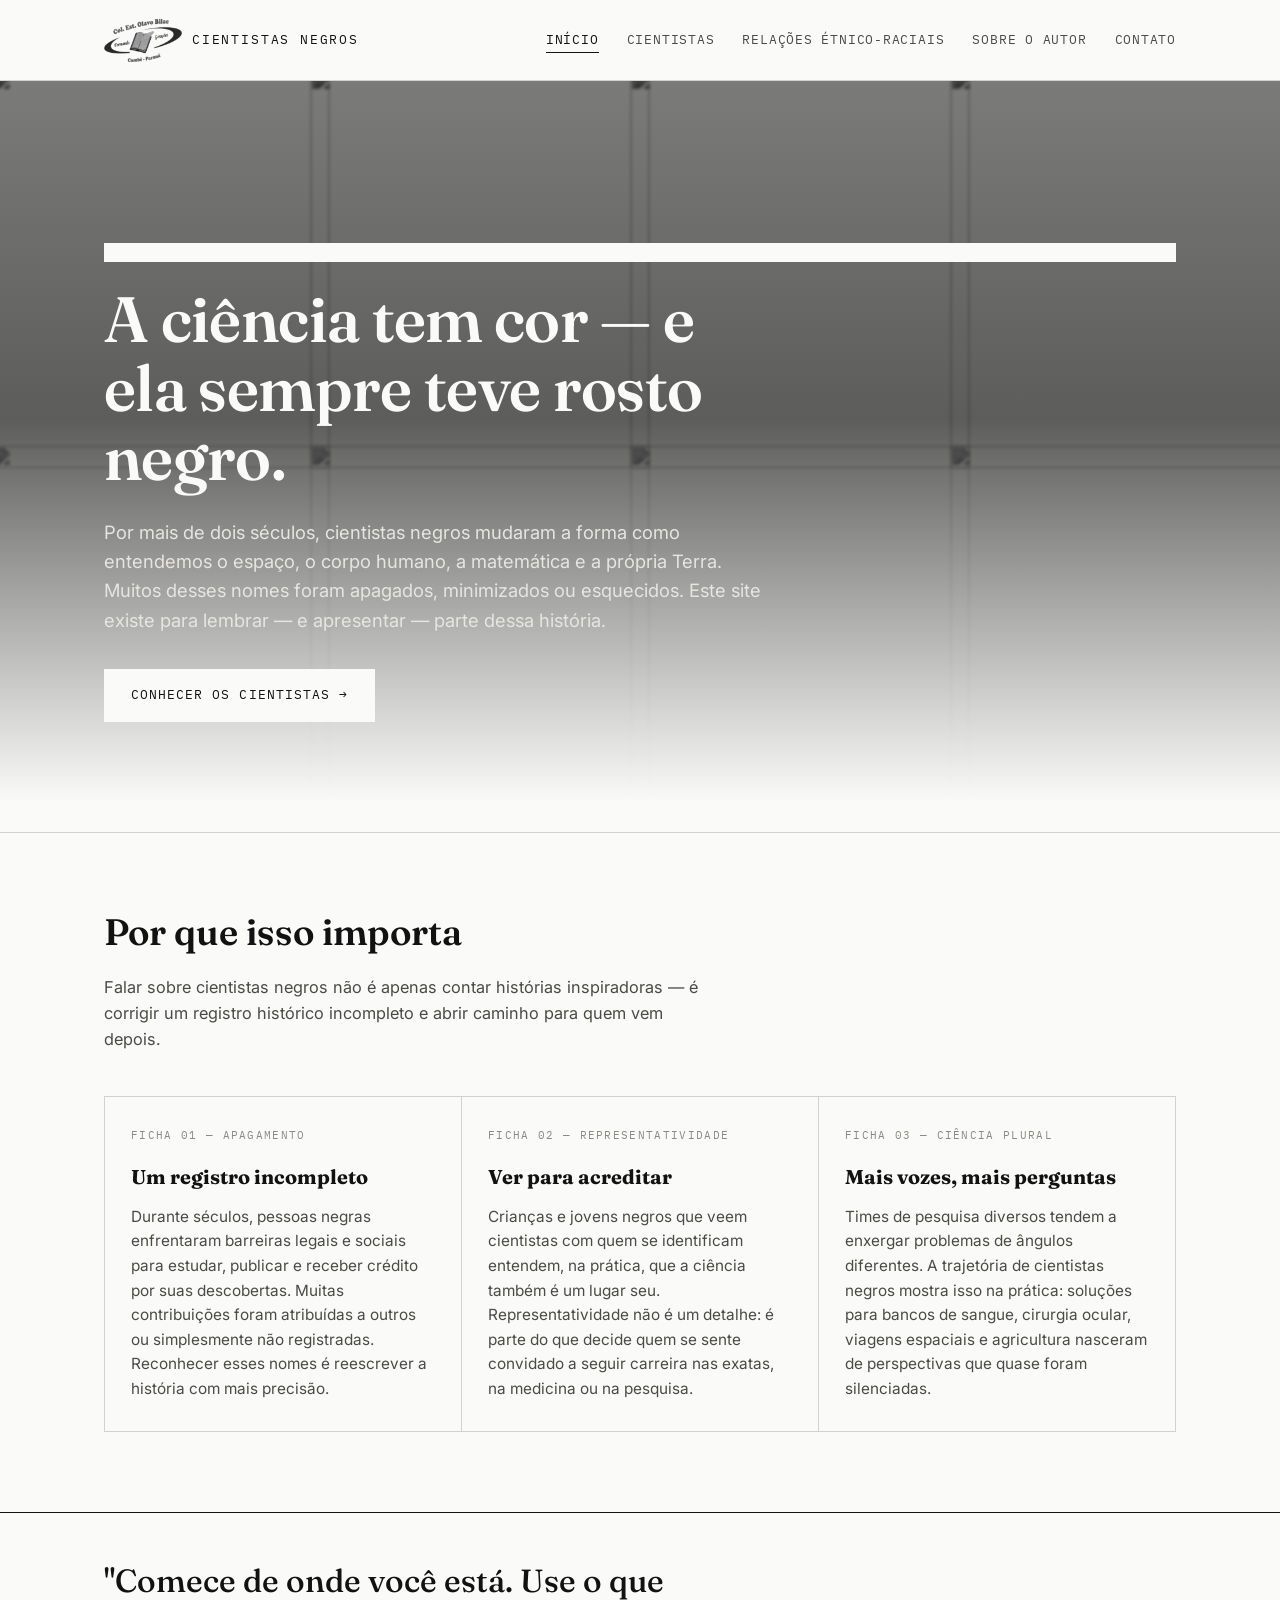
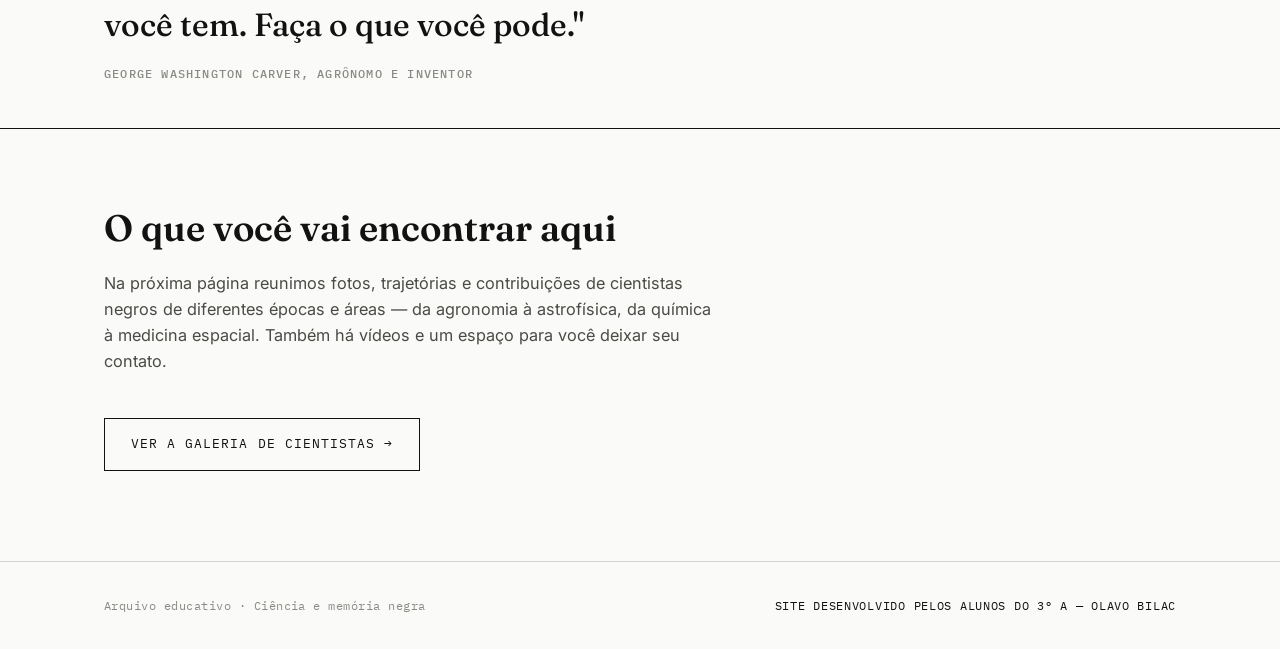
==== commit f312ac4b: "Add files via upload" ====
--- a/index.html
+++ b/index.html
@@ -24,10 +24,29 @@
       <li><a class="ativo" href="index.html">Início</a></li>
       <li><a href="cientistas.html">Cientistas</a></li>
       <li><a href="relacoes.html">Relações Étnico-Raciais</a></li>
-      <li><a href="#contato">Contato</a></li>
+      <li><a href="sobre.html">Sobre o Autor</a></li>
+      <li><a href="cientistas.html#contato">Contato</a></li>
     </ul>
   </div>
 </header>
+
+<script>
+  (function () {
+    var botaoMenu = document.getElementById('menu-toggle');
+    var listaNav = document.getElementById('nav-links');
+    if (!botaoMenu || !listaNav) return;
+    botaoMenu.addEventListener('click', function () {
+      var aberto = listaNav.classList.toggle('aberto');
+      botaoMenu.setAttribute('aria-expanded', aberto ? 'true' : 'false');
+    });
+    listaNav.querySelectorAll('a').forEach(function (link) {
+      link.addEventListener('click', function () {
+        listaNav.classList.remove('aberto');
+        botaoMenu.setAttribute('aria-expanded', 'false');
+      });
+    });
+  })();
+</script>
 
 <main>
   <section class="hero hero--fundo">
--- a/styles.css
+++ b/styles.css
@@ -496,6 +496,76 @@
   letter-spacing: 0.06em;
   color: var(--preto);
   text-transform: uppercase;
+}
+
+/* ---------- Sobre o Autor ---------- */
+.autor-wrap{
+  display:grid;
+  grid-template-columns: 300px 1fr;
+  gap: 56px;
+  align-items:start;
+}
+.autor-foto-wrap{
+  border: 1px solid var(--cinza-linha);
+  border-bottom: 3px solid var(--preto);
+  overflow: hidden;
+  aspect-ratio: 4/5;
+  background: var(--cinza-claro);
+  position: sticky;
+  top: 100px;
+}
+.autor-foto-wrap img{
+  width:100%; height:100%;
+  object-fit: cover;
+  object-position: top center;
+  filter: grayscale(100%) contrast(1.05);
+}
+.autor-info .campo{
+  font-family: var(--mono);
+  font-size: 11px;
+  letter-spacing: 0.1em;
+  text-transform: uppercase;
+  color: var(--cinza-medio);
+  display:block;
+  margin-bottom: 10px;
+}
+.autor-info h2{
+  font-family: var(--serif);
+  font-weight: 600;
+  font-size: clamp(1.8rem, 3.4vw, 2.6rem);
+  margin: 0 0 26px;
+}
+.autor-lista{
+  list-style:none;
+  margin: 0 0 34px;
+  padding: 0;
+  display: grid;
+  gap: 18px;
+}
+.autor-lista li{
+  position: relative;
+  padding-left: 22px;
+  color: var(--cinza-escuro);
+  font-size: 0.98rem;
+  line-height: 1.65;
+}
+.autor-lista li::before{
+  content:"";
+  position:absolute;
+  left:0; top: 9px;
+  width: 8px; height: 1px;
+  background: var(--preto);
+}
+.autor-lista li strong{ color: var(--preto); font-weight: 600; }
+.autor-contato{
+  display:flex;
+  flex-wrap: wrap;
+  gap: 14px;
+}
+
+@media (max-width: 760px){
+  .autor-wrap{ grid-template-columns: 1fr; gap: 32px; }
+  .autor-foto-wrap{ position: static; max-width: 280px; }
 }
 
 /* ---------- Responsivo ---------- */
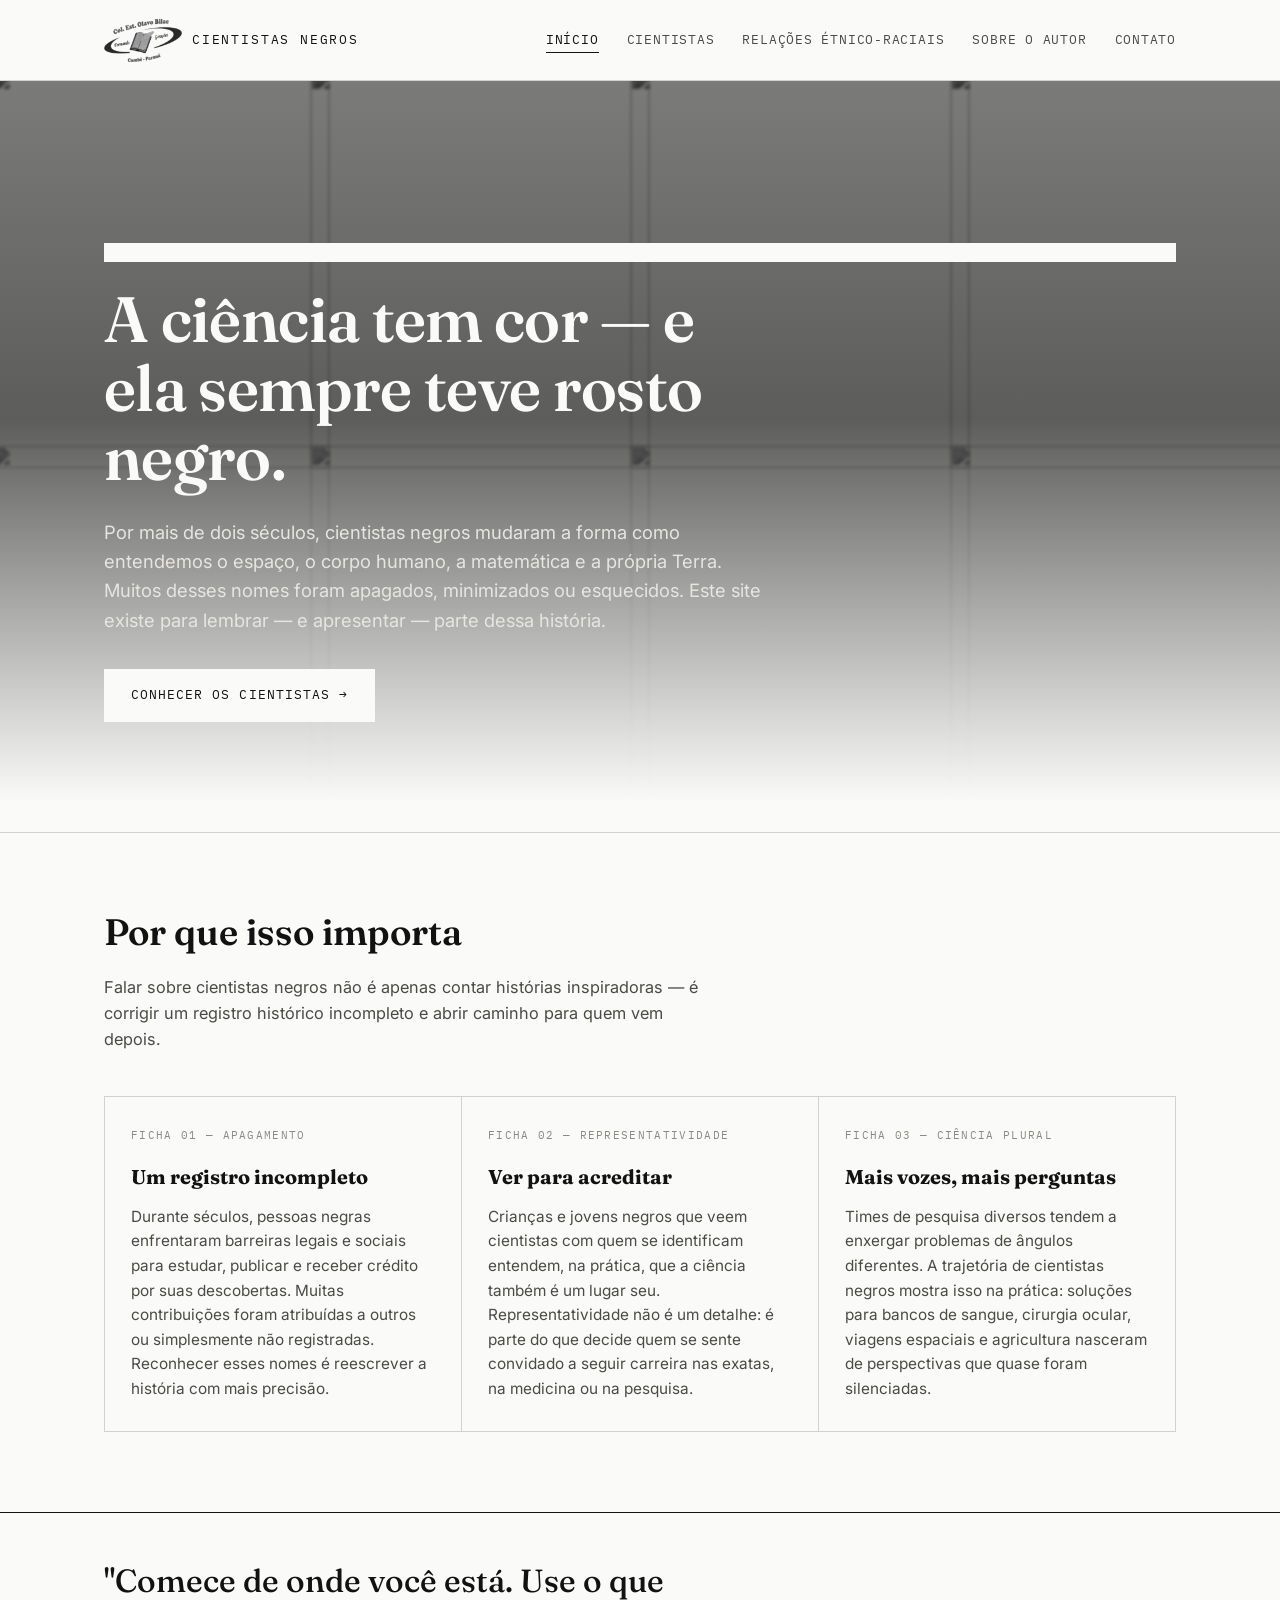
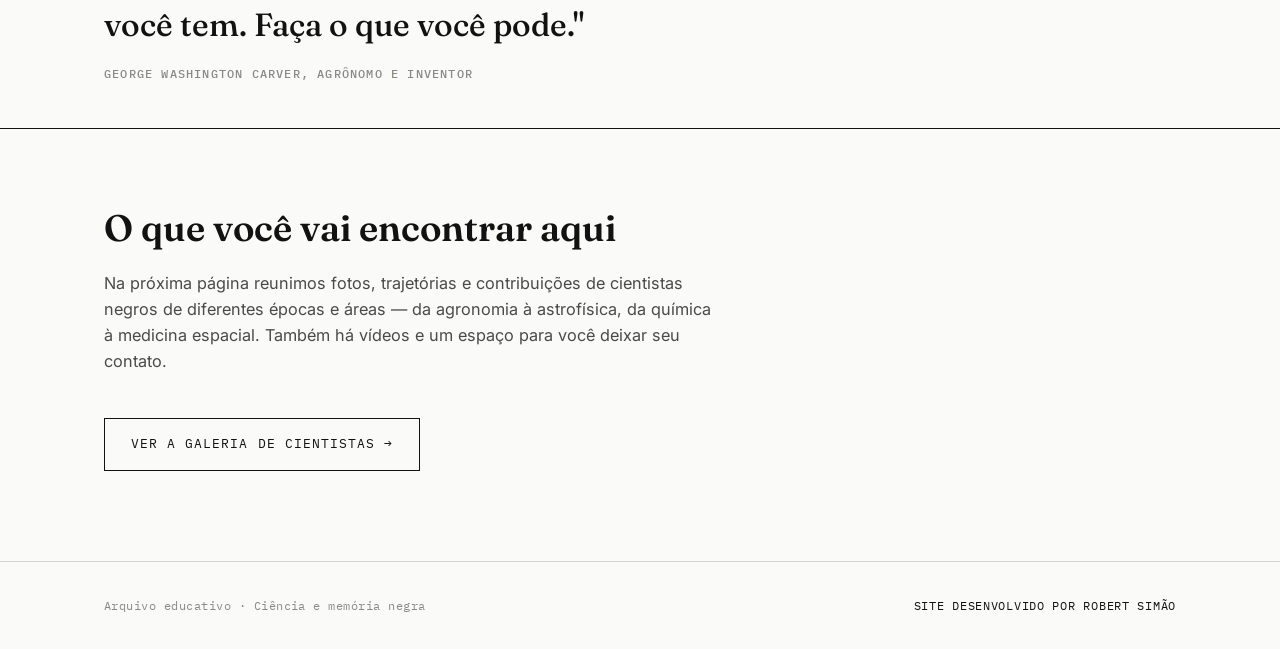
==== commit ad6b6de1: "Update footer credits to reflect new developer" ====
--- a/index.html
+++ b/index.html
@@ -114,7 +114,7 @@
 <footer>
   <div class="container">
     <p>Arquivo educativo · Ciência e memória negra</p>
-    <p class="creditos">Site desenvolvido pelos alunos do 3° A — Olavo Bilac</p>
+    <p class="creditos">Site desenvolvido por Robert Simão</p>
   </div>
 </footer>
 
